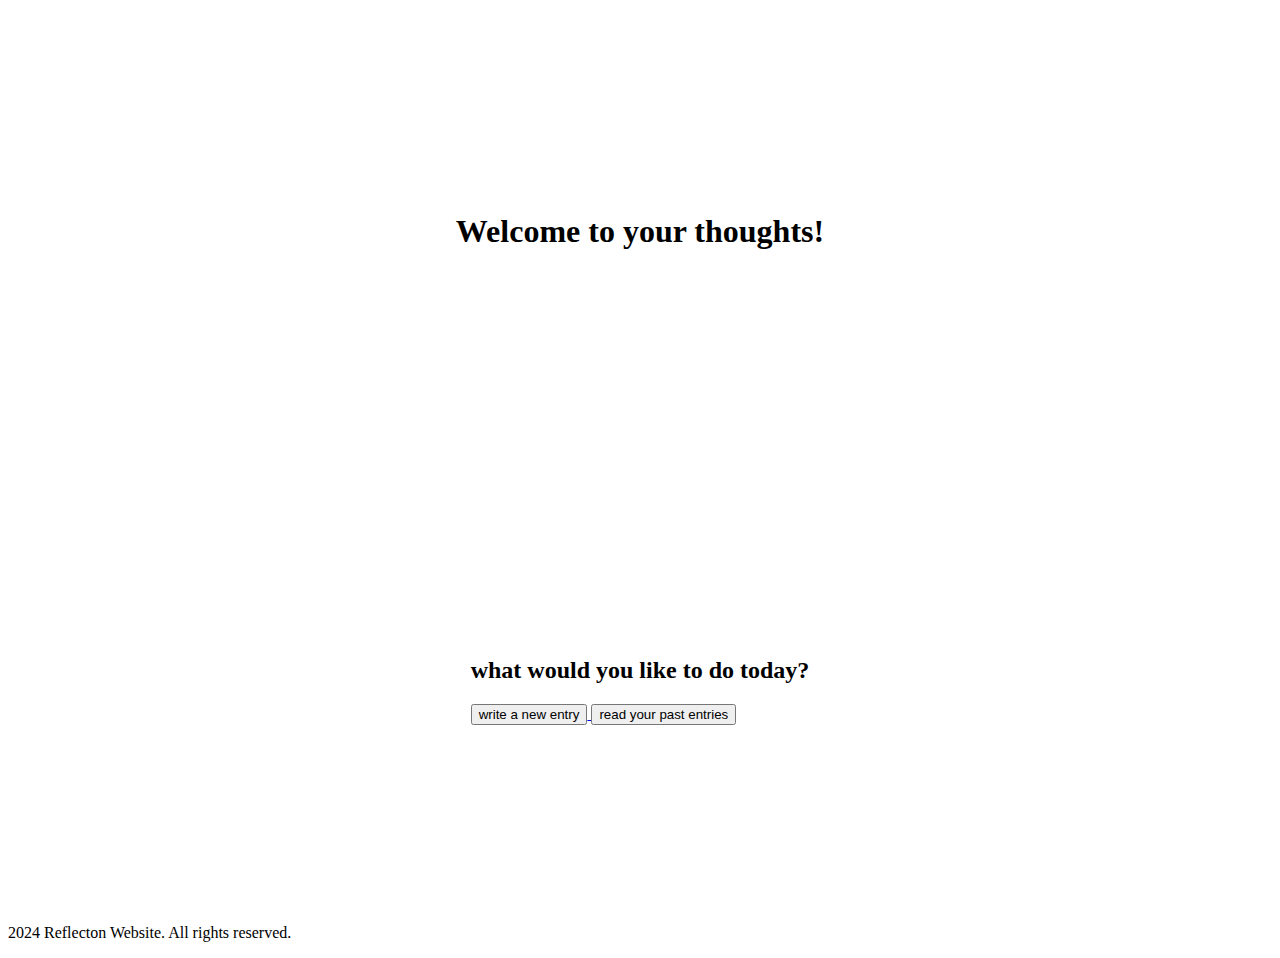
==== index.html @ 95686c5b "Update index.html" ====
<!DOCTYPE html>
<html lang="en">
<head>
    <meta charset="UTF-8">
    <title>Reflecton</title>
    <link rel="stylesheet" href="main.css">

</head>
<body>
    <div class="container">
    <header>
        <h1>Welcome to your thoughts!</h1>
    </header>
    <main>
        <h2>what would you like to do today?</h2>
       
            <a href="newEntry.html">
                <button type="button">write a new entry</button>
            </a>
       
       
            <a href="pastEntries.html">
                <button>read your past entries</button>
            </a>
       
       

    </main>
    </div>
    <footer>
        <p>2024 Reflecton Website. All rights reserved.</p>
    </footer>
    
</body>
</html>
---- main.css ----
.container {
    display:grid;
    place-items: center;
    height:100vh;

}
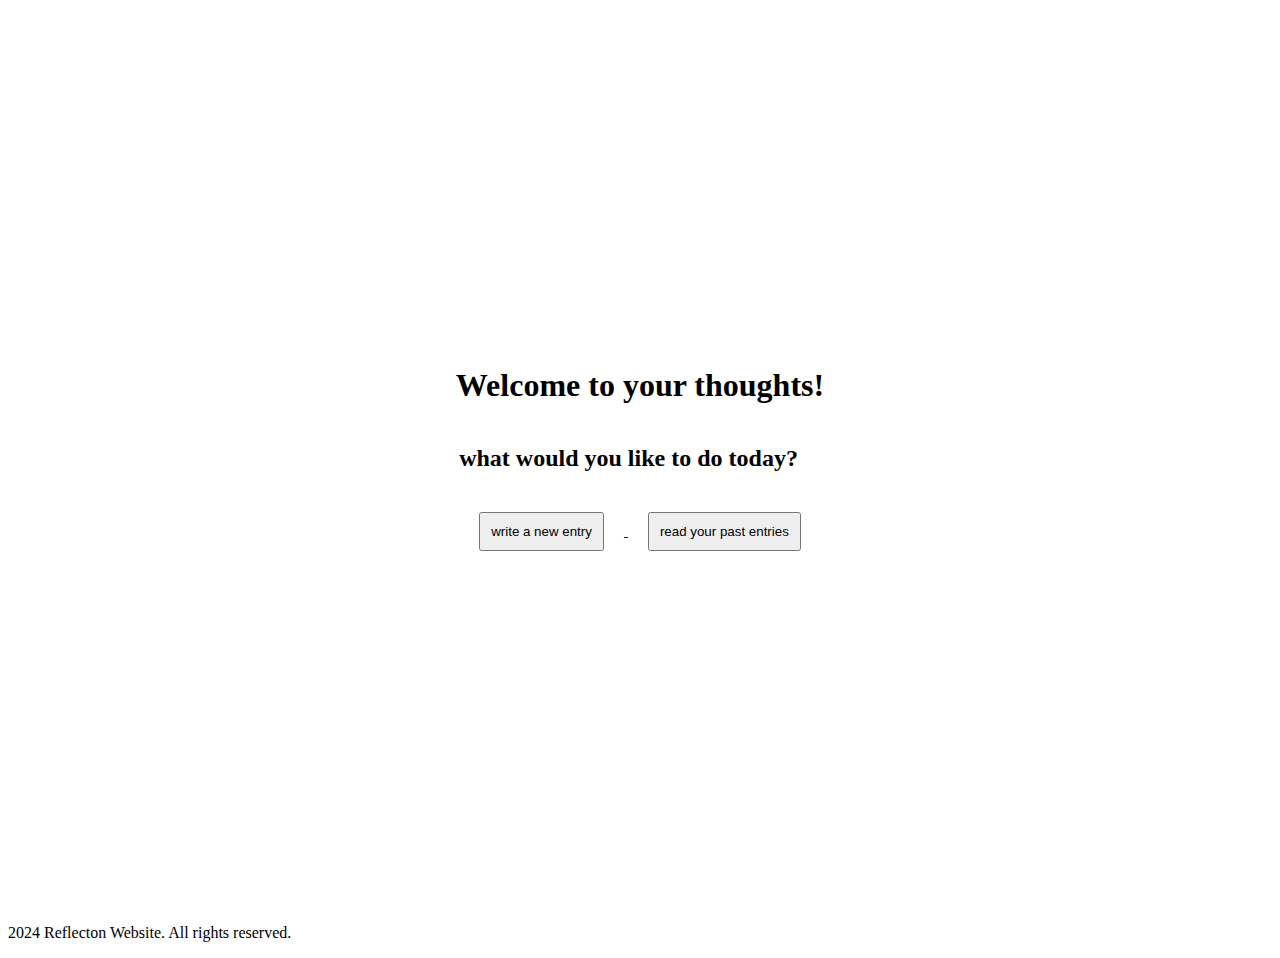
==== commit 739ddac2: "button css" ====
--- a/index.html
+++ b/index.html
@@ -20,7 +20,7 @@
        
        
             <a href="pastEntries.html">
-                <button>read your past entries</button>
+                <button type="button">read your past entries</button>
             </a>
        
        
--- a/main.css
+++ b/main.css
@@ -2,5 +2,11 @@
     display:grid;
     place-items: center;
     height:100vh;
+    align-content:center;
 
 }
+
+button{
+    margin:20px;
+    padding:10px;
+}
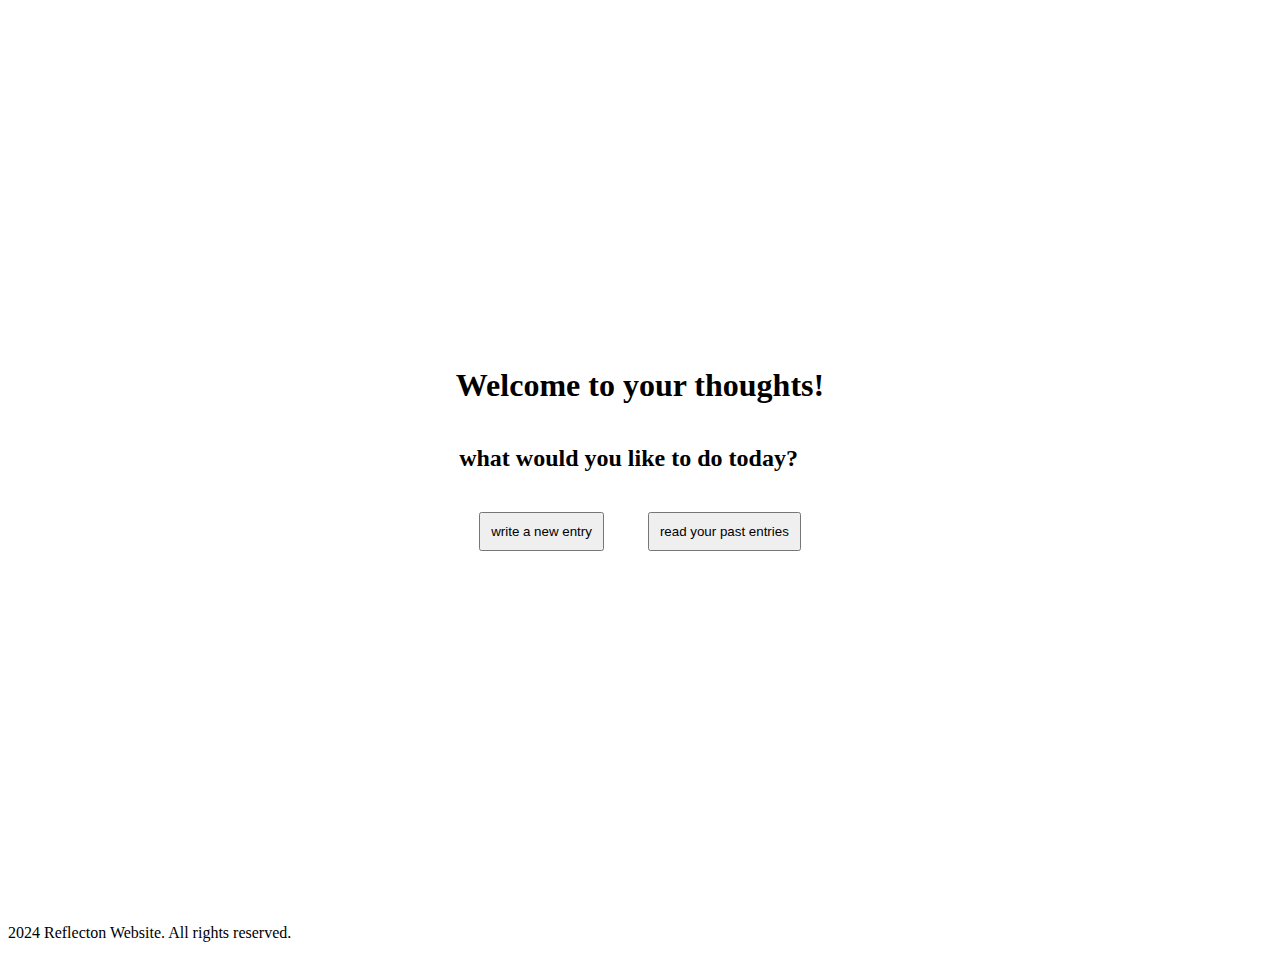
==== commit 10a16c24: "removed whitespace" ====
--- a/index.html
+++ b/index.html
@@ -14,14 +14,8 @@
     <main>
         <h2>what would you like to do today?</h2>
        
-            <a href="newEntry.html">
-                <button type="button">write a new entry</button>
-            </a>
-       
-       
-            <a href="pastEntries.html">
-                <button type="button">read your past entries</button>
-            </a>
+            <a href="newEntry.html"><button type="button">write a new entry</button></a>
+            <a href="pastEntries.html"><button type="button">read your past entries</button></a>
        
        
 
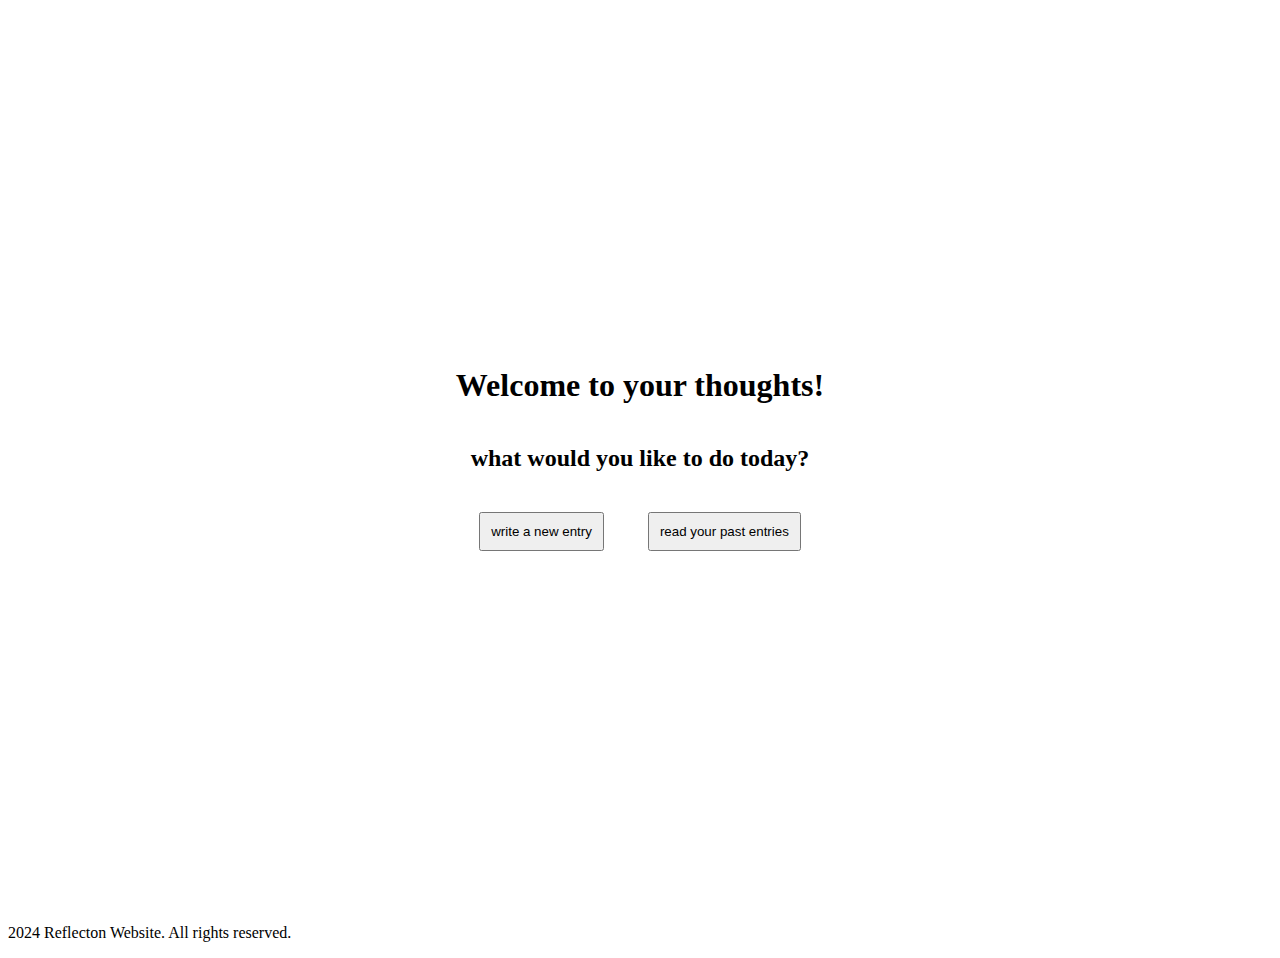
==== commit 555d30bb: "made style changes" ====
--- a/index.html
+++ b/index.html
@@ -2,6 +2,7 @@
 <html lang="en">
 <head>
     <meta charset="UTF-8">
+    <meta name ="viewport" content="width=device-width, initial-scale=1.0">
     <title>Reflecton</title>
     <link rel="stylesheet" href="main.css">
 
--- a/main.css
+++ b/main.css
@@ -3,10 +3,66 @@
     place-items: center;
     height:100vh;
     align-content:center;
+    
 
+}
+
+h2 {
+    text-align:center;
 }
 
 button{
     margin:20px;
     padding:10px;
 }
+
+#siteTitle {
+    text-decoration:none;
+    color: black;
+    font-size: 50px; 
+    font-weight: bold; 
+    text-align:center;
+    
+}
+#siteTitle:hover{
+    font-size:60px;
+}
+
+#entryBox {
+    display: flex;
+    justify-content: center;
+    align-items:center;
+    height:300px;
+    padding:10px;
+    padding-top:0px;
+    
+}
+
+form {
+    display: flex;
+    flex-direction: column; 
+    width: 100%; 
+    height: 100%;
+    position: relative; 
+}
+
+.form-content{
+    flex:1;
+    display:flex;
+    flex-direction:column;
+    justify-content:center;
+}
+
+#entryText {
+    width:100%;
+    height: calc(100%-50px);
+    box-sizing: border-box;
+    resize:none;
+    font-size:20px;
+}
+
+#saveButton {
+    margin-top:10px;
+    background-color:#f6e5fe;
+    font-size:20px;
+}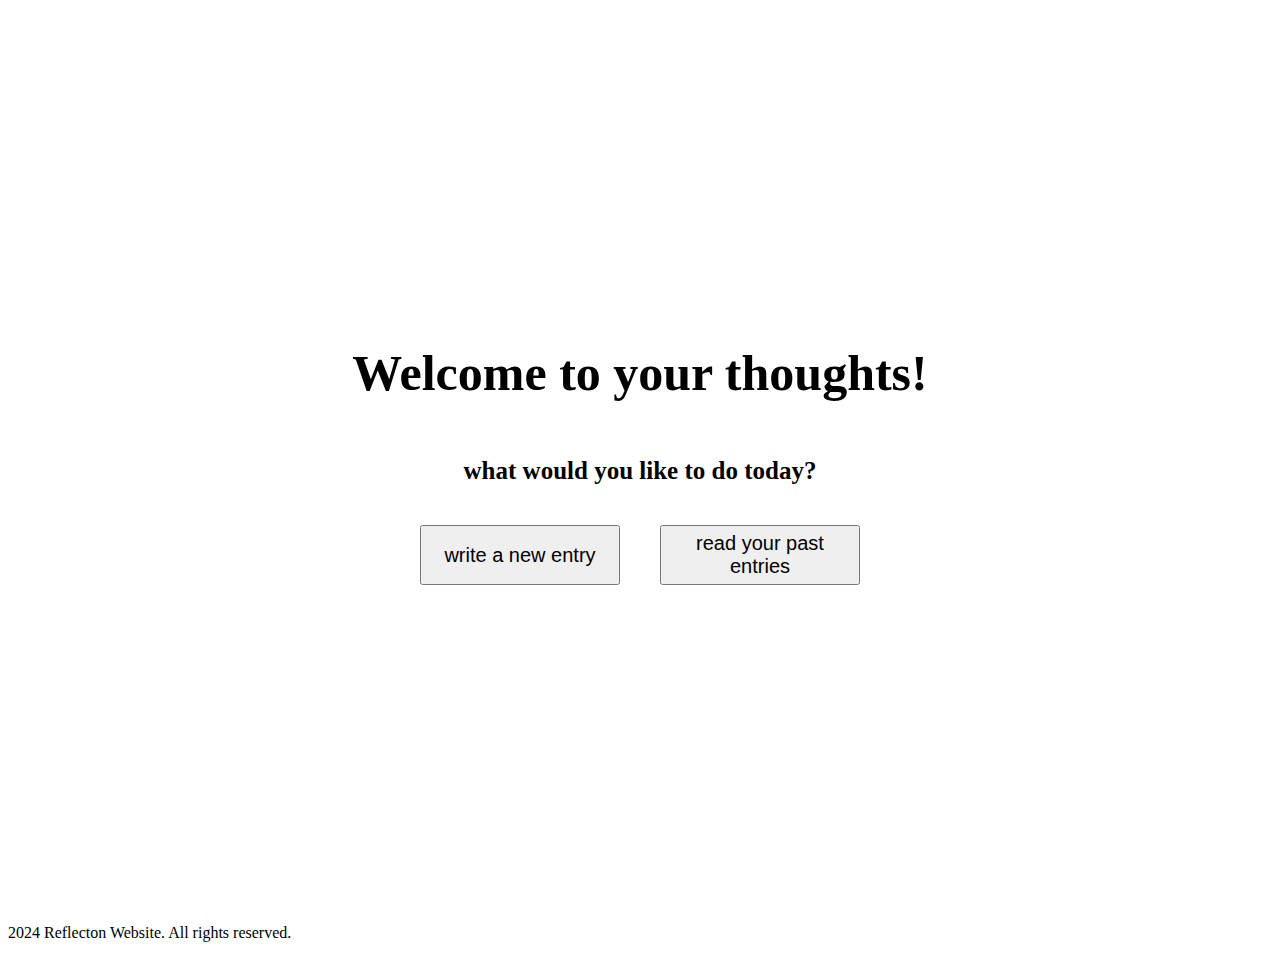
==== commit 07477b9b: "added style to buttons" ====
--- a/index.html
+++ b/index.html
@@ -10,15 +10,17 @@
 <body>
     <div class="container">
     <header>
-        <h1>Welcome to your thoughts!</h1>
+        <h1 class="heading1">Welcome to your thoughts!</h1>
     </header>
     <main>
         <h2>what would you like to do today?</h2>
+
+        <div class="buttonContainer">
        
             <a href="newEntry.html"><button type="button">write a new entry</button></a>
             <a href="pastEntries.html"><button type="button">read your past entries</button></a>
        
-       
+       </div>
 
     </main>
     </div>
--- a/main.css
+++ b/main.css
@@ -9,11 +9,27 @@
 
 h2 {
     text-align:center;
+    font-size:25px;
+}
+
+.heading1{
+    font-size:50px;
+}
+
+.buttonContainer{
+    display:flex;
+    justify-content:space-around;
+    align-items: center;
+    
 }
 
 button{
     margin:20px;
-    padding:10px;
+    font-size:20px;
+    width:200px;
+    height:60px;
+    text-align: center;
+    box-sizing:border-box;
 }
 
 #siteTitle {
@@ -65,4 +81,22 @@
     margin-top:10px;
     background-color:#f6e5fe;
     font-size:20px;
+}
+
+.pastButton{
+    padding:5px;
+    margin:10px;
+    font-size:20px;
+    background-color:#f6e5fe
+}
+
+.entry {
+    border: 1px solid #ddd;
+    margin-bottom: 10px;
+    padding: 10px;
+    border-radius: 5px;
+    background-color: #f9f9f9;
+}
+.entry p {
+    margin: 5px 0;
 }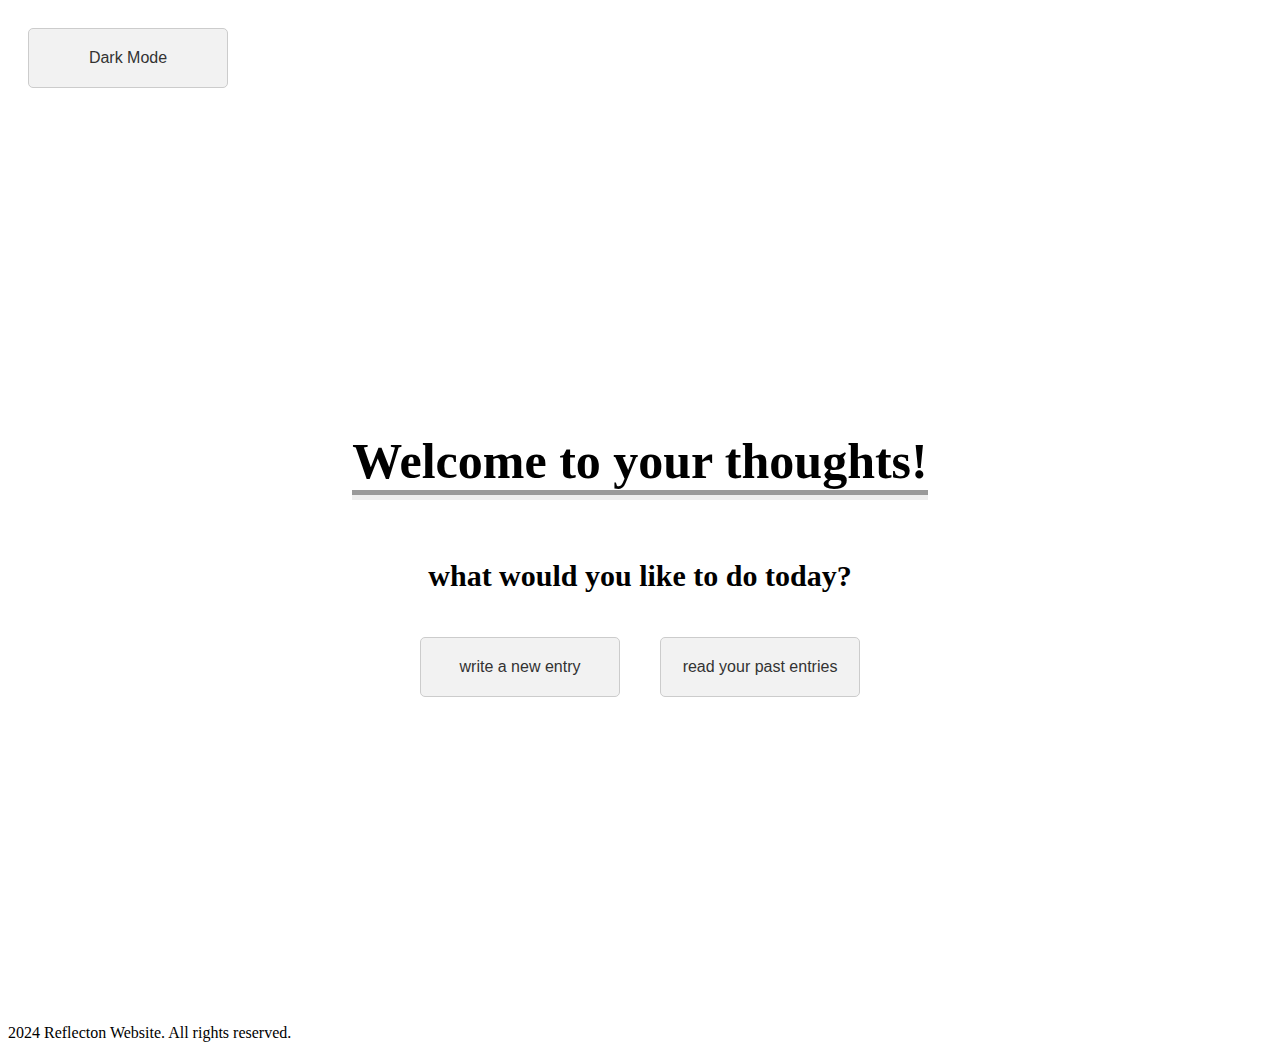
==== commit 0a174f0b: "added a light and dark theme" ====
--- a/index.html
+++ b/index.html
@@ -5,9 +5,12 @@
     <meta name ="viewport" content="width=device-width, initial-scale=1.0">
     <title>Reflecton</title>
     <link rel="stylesheet" href="main.css">
+    <link rel="stylesheet" href="theme.css">
 
 </head>
 <body>
+    <button id="themeToggle">Dark Mode</button>
+
     <div class="container">
     <header>
         <h1 class="heading1">Welcome to your thoughts!</h1>
@@ -24,6 +27,8 @@
 
     </main>
     </div>
+    <script src="theme.js"></script>
+
     <footer>
         <p>2024 Reflecton Website. All rights reserved.</p>
     </footer>
--- a/main.css
+++ b/main.css
@@ -4,16 +4,19 @@
     height:100vh;
     align-content:center;
     
+}
 
-}
+
 
 h2 {
     text-align:center;
-    font-size:25px;
+    font-size:30px;
 }
 
 .heading1{
     font-size:50px;
+    border-bottom: 10px groove;
+    
 }
 
 .buttonContainer{
@@ -30,73 +33,6 @@
     height:60px;
     text-align: center;
     box-sizing:border-box;
+    background-color:#e6e6e6;
 }
 
-#siteTitle {
-    text-decoration:none;
-    color: black;
-    font-size: 50px; 
-    font-weight: bold; 
-    text-align:center;
-    
-}
-#siteTitle:hover{
-    font-size:60px;
-}
-
-#entryBox {
-    display: flex;
-    justify-content: center;
-    align-items:center;
-    height:300px;
-    padding:10px;
-    padding-top:0px;
-    
-}
-
-form {
-    display: flex;
-    flex-direction: column; 
-    width: 100%; 
-    height: 100%;
-    position: relative; 
-}
-
-.form-content{
-    flex:1;
-    display:flex;
-    flex-direction:column;
-    justify-content:center;
-}
-
-#entryText {
-    width:100%;
-    height: calc(100%-50px);
-    box-sizing: border-box;
-    resize:none;
-    font-size:20px;
-}
-
-#saveButton {
-    margin-top:10px;
-    background-color:#f6e5fe;
-    font-size:20px;
-}
-
-.pastButton{
-    padding:5px;
-    margin:10px;
-    font-size:20px;
-    background-color:#f6e5fe
-}
-
-.entry {
-    border: 1px solid #ddd;
-    margin-bottom: 10px;
-    padding: 10px;
-    border-radius: 5px;
-    background-color: #f9f9f9;
-}
-.entry p {
-    margin: 5px 0;
-}--- a/theme.css
+++ b/theme.css
@@ -0,0 +1,35 @@
+:root {
+    --background-color: #fff;
+    --text-color:#000;
+    --button-bg-color:#f2f2f2;
+    --button-hover-color:#e0e0e0;
+    --button-text-color:#333;
+
+}
+
+body.dark-mode{
+    --background-color:#1e1e1e;
+    --text-color:#f5f5f5;
+    --button-bg-color:#333;
+    --button-hover-color:#555;
+    --button-text-color:#f2f2f2;
+}
+
+body{
+    background-color:var(--background-color);
+    color:var(--text-color);
+}
+
+button {
+    background-color: var(--button-bg-color);
+    color:var(--button-text-color);
+    border: 1px solid #ccc;
+    padding:10px 20px;
+    font-size:16px;
+    border-radius:5px;
+    cursor:pointer;
+}
+
+button:hover{
+    background-color: var(--button-hover-color);
+}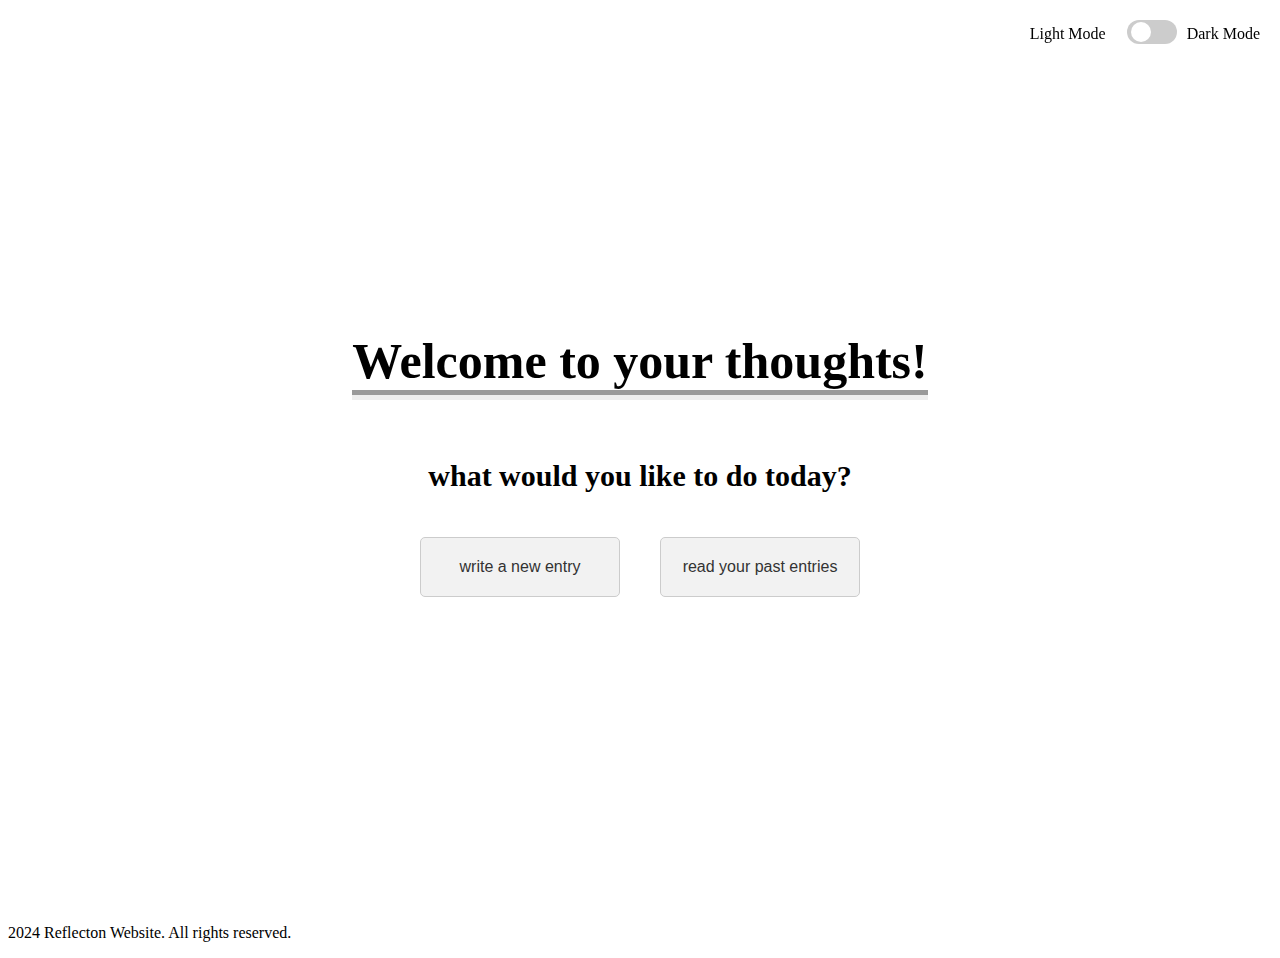
==== commit d9bd7a98: "light mode and dark mode toggle" ====
--- a/index.html
+++ b/index.html
@@ -9,7 +9,14 @@
 
 </head>
 <body>
-    <button id="themeToggle">Dark Mode</button>
+    <div class="theme-toggle">
+        <span id="lightModeLabel">Light Mode</span>
+        <label class="switch">
+            <input type="checkbox" id="themeSwitch">
+            <span class="slider round"></span>
+        </label>
+        <span id="darkModeLabel">Dark Mode</span>
+    </div>
 
     <div class="container">
     <header>
--- a/theme.css
+++ b/theme.css
@@ -32,4 +32,71 @@
 
 button:hover{
     background-color: var(--button-hover-color);
-}+}
+
+.theme-toggle{
+    position:fixed;
+    top:20px;
+    right:20px;
+    display:flex;
+    align-items:center;
+    justify-content: center;
+    gap: 10px;
+    z-index: 1000;
+}
+
+.switch input {
+    opacity: 0;
+    width: 0;
+    height: 0;
+}
+
+
+.slider {
+    position: relative;
+    display: inline-block;
+    width: 50px;
+    height: 24px;
+    background-color: #ccc;
+    border-radius: 24px;
+    cursor: pointer;
+    transition: background-color 0.4s;
+}
+
+
+.slider:before {
+    content: "";
+    position: absolute;
+    width: 20px;
+    height: 20px;
+    left: 4px;
+    bottom: 2px;
+    background-color: white;
+    border-radius: 50%;
+    transition: transform 0.4s;
+}
+
+
+input:checked + .slider {
+    background-color: #2196F3;
+}
+
+input:checked + .slider:before {
+    transform: translateX(26px);
+}
+
+
+body.dark-mode .slider {
+    background-color: #666;
+}
+
+#lightModeLabel, #darkModeLabel{
+    font-size: 16px;
+    color:var(--text-color);
+}
+
+body.darkMode #lightModeLabel,
+body.lightMode #darkModeLabel {
+    color:#777;
+}
+ 